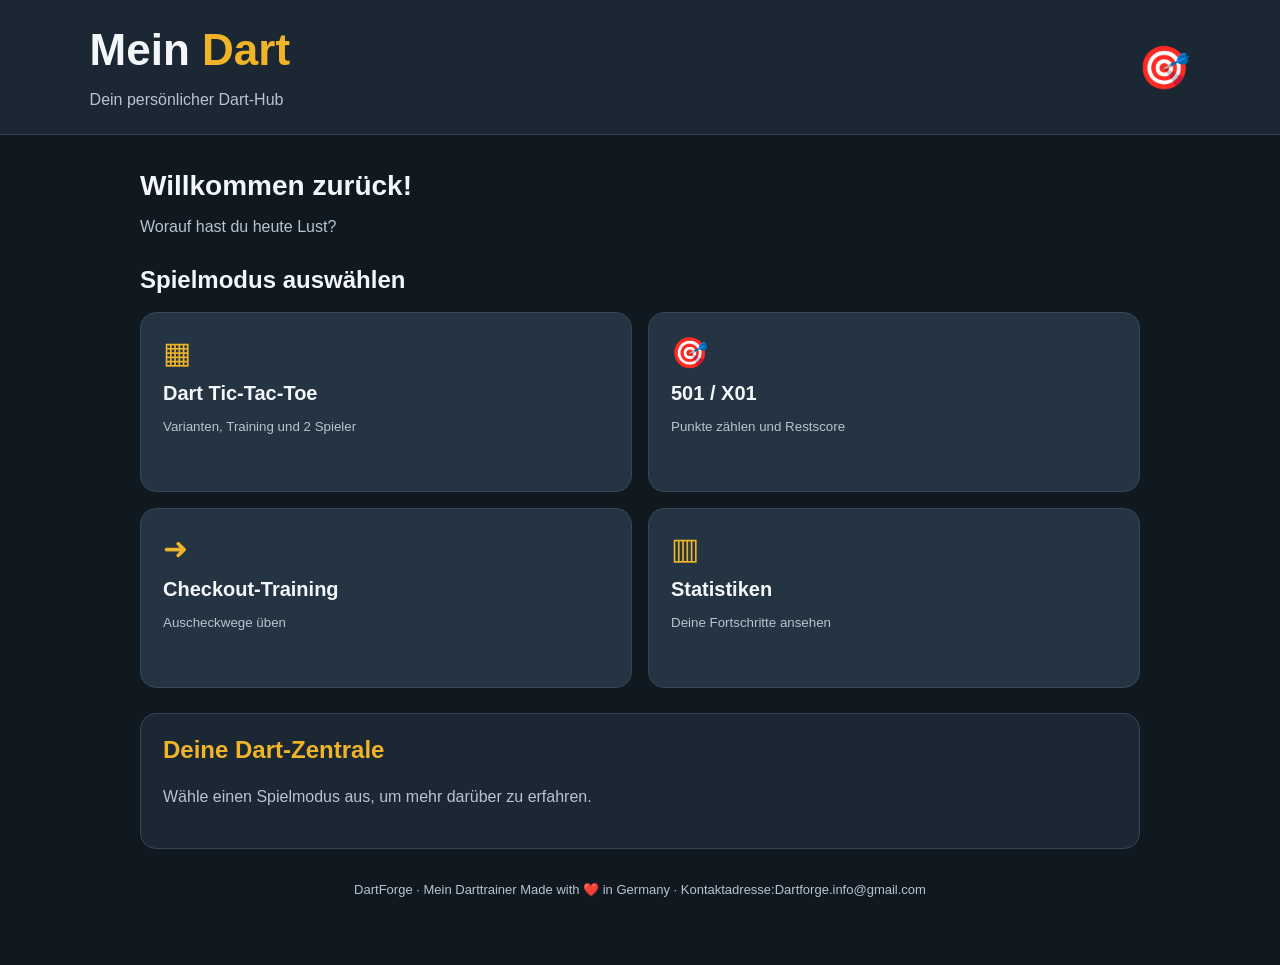
==== MeinDart/index.html @ 5ed6cb05 "Add files via upload" ====
<!DOCTYPE html>
<html lang="de">
<head>
    <meta charset="UTF-8">
    <meta name="viewport" content="width=device-width, initial-scale=1.0">
    <title>Mein Dart</title>
    
<link rel="manifest" href="./manifest.json">
<link rel="apple-touch-icon" href="./icons/icon-192.png">

<meta name="theme-color" content="#17191f">
<meta name="apple-mobile-web-app-capable" content="yes">
<meta name="apple-mobile-web-app-title" content="DartForge">
<meta name="apple-mobile-web-app-status-bar-style" content="black-translucent">

    <link rel="stylesheet" href="style.css">
</head>
<body>

    <header class="kopf">
        <div>
            <h1>Mein <span>Dart</span></h1>
            <p>Dein persönlicher Dart-Hub</p>
        </div>
        <div class="dart-symbol">🎯</div>
    </header>

    <main>
        <section class="begruesung">
            <h2>Willkommen zurück!</h2>
            <p>Worauf hast du heute Lust?</p>
        </section>

        <section class="spielbereich">
            <h2>Spielmodus auswählen</h2>

            <div class="spiel-grid">
                <button class="spielkarte" data-mode="tictactoe">
                    <span class="symbol">▦</span>
                    <span class="karten-titel">Dart Tic-Tac-Toe</span>
                    <span class="beschreibung">
                        Varianten, Training und 2 Spieler
                    </span>
                </button>

                <button class="spielkarte" data-mode="x01">
                    <span class="symbol">🎯</span>
                    <span class="karten-titel">501 / X01</span>
                    <span class="beschreibung">
                        Punkte zählen und Restscore
                    </span>
                </button>

                <button class="spielkarte" data-mode="checkout">
                    <span class="symbol">➜</span>
                    <span class="karten-titel">Checkout-Training</span>
                    <span class="beschreibung">
                        Auscheckwege üben
                    </span>
                </button>

                <button class="spielkarte" data-mode="stats">
                    <span class="symbol">▥</span>
                    <span class="karten-titel">Statistiken</span>
                    <span class="beschreibung">
                        Deine Fortschritte ansehen
                    </span>
                </button>
            </div>
        </section>

        
<section id="tictactoeBereich" class="info-karte spielbereich-neu" hidden>
    <h2>Dart Tic-Tac-Toe</h2>
    <p>Wähle einen Modus und starte deine Runde.</p>

    <label for="spielmodus">Spielmodus</label>
    <select id="spielmodus">
        <option value="two">Zwei Spieler</option>
        <option value="training">Training allein</option>
        <option value="bot">Gegen Bot</option>
    </select>

    <label for="variantenwahl">Dart-Variante</label>
    <select id="variantenwahl">
        <option value="mixed">Gemischte Aufgaben</option>
        <option value="sequence">Zahlenfolgen</option>
        <option value="color">Farben treffen</option>
        <option value="63">63+ Punkte mit maximal 3 Darts</option>
        <option value="double">Doppel D17–D20</option>
    </select>

    <div class="spiel-kopf">
        <strong id="spielerAnzeige">Am Zug: Spieler X</strong>
        <button id="neustart" type="button">Neue Runde</button>
    </div>

    <div id="ticTacToeFeld" class="tic-tac-toe-feld"></div>

    <p id="spielMeldung" aria-live="polite">
        Wähle ein Feld, um eine Aufgabe zu beginnen.
    </p>

    <button id="zurueckStart" type="button" class="zurueck-button">
        Zurück zur Startseite
    </button>
</section>



<section id="x01Bereich" class="info-karte spielbereich-neu" hidden>
    <h2>501 / X01</h2>
    <p>Spiele ein vollständiges Dart-Leg mit automatischer Punkteberechnung.</p>

    <div class="x01-einstellungen">
        <label for="x01Startscore">Startpunktzahl</label>
        <select id="x01Startscore">
            <option value="501">501 Punkte</option>
            <option value="301">301 Punkte</option>
            <option value="701">701 Punkte</option>
            <option value="custom">Eigene Startpunktzahl</option>
        </select>

        <div id="x01EigeneStartzahlBereich" hidden>
            <label for="x01EigeneStartzahl">Eigene Punktzahl</label>
            <input
                type="number"
                id="x01EigeneStartzahl"
                min="2"
                max="10000"
                step="1"
                value="501"
            >
        </div>

        <label for="x01Spielmodus">Spielmodus</label>
        <select id="x01Spielmodus">
            <option value="two">Zwei Spieler</option>
            <option value="training">Training allein</option>
            <option value="bot">Gegen den Bot</option>
        </select>

        <label for="x01BotSchwierigkeit">Bot-Schwierigkeit</label>
        <select id="x01BotSchwierigkeit">
            <option value="leicht">Leicht</option>
            <option value="mittel" selected>Mittel</option>
            <option value="schwer">Schwer</option>
        </select>

        <label for="x01DoubleOut">Spielende</label>
        <select id="x01DoubleOut">
            <option value="an" selected>Double-Out</option>
            <option value="aus">Straight-Out</option>
        </select>
    </div>

    <div class="spiel-kopf">
        <strong id="x01SpielerAnzeige">Am Zug: Spieler 1</strong>
        <button id="x01Neustart" type="button">Neues Leg</button>
    </div>

    <div class="x01-punktestand">
        <div id="x01SpielerX">
            <span>Spieler 1</span>
            <strong id="x01PunkteX">501</strong>
            <small id="x01AufnahmenX">Aufnahmen: 0</small>
        </div>

        <div id="x01SpielerO">
            <span id="x01NameO">Spieler 2</span>
            <strong id="x01PunkteO">501</strong>
            <small id="x01AufnahmenO">Aufnahmen: 0</small>
        </div>
    </div>

    <p id="x01Aufnahme">Dart 1 von 3</p>
    <p id="x01Darts">Noch keine Darts geworfen.</p>

    <h3>Treffer eingeben</h3>

    <label for="x01Ring">Trefferart</label>
    <select id="x01Ring">
        <option value="S">Single</option>
        <option value="D">Double</option>
        <option value="T">Triple</option>
    </select>

    <label for="x01Zahl">Zahl</label>
    <select id="x01Zahl">
        <option value="20">20</option>
        <option value="19">19</option>
        <option value="18">18</option>
        <option value="17">17</option>
        <option value="16">16</option>
        <option value="15">15</option>
        <option value="14">14</option>
        <option value="13">13</option>
        <option value="12">12</option>
        <option value="11">11</option>
        <option value="10">10</option>
        <option value="9">9</option>
        <option value="8">8</option>
        <option value="7">7</option>
        <option value="6">6</option>
        <option value="5">5</option>
        <option value="4">4</option>
        <option value="3">3</option>
        <option value="2">2</option>
        <option value="1">1</option>
    </select>

    <div class="x01-treffer-buttons">
        <button id="x01Bull" type="button">Bull 25</button>
        <button id="x01Bullseye" type="button">Bullseye 50</button>
        <button id="x01Miss" type="button">Daneben (0)</button>
        <button id="x01Eintragen" type="button">Treffer eintragen</button>
    </div>

    <p id="x01Meldung" aria-live="polite">
        Gib deinen ersten Dart ein.
    </p>

    <button id="x01Zurueck" type="button" class="zurueck-button">
        Zurück zur Startseite
    </button>
</section>


<section id="checkoutBereich" class="info-karte spielbereich-neu" hidden>
    <h2>Checkout-Training</h2>
    <p>Trainiere allein deine Auscheckwege – ohne Bot und ohne zweiten Spieler.</p>

    <label for="checkoutOutModus">Checkout-Regel</label>
    <select id="checkoutOutModus">
        <option value="double">Double-Out</option>
        <option value="single">Single-Out</option>
    </select>

    <div class="checkout-stand">
        <p>Dein Restscore</p>
        <strong id="checkoutRest">40</strong>
        <p id="checkoutAufgabe">Aufgabe 1</p>
    </div>

    <label for="checkoutRing">Trefferart</label>
    <select id="checkoutRing">
        <option value="S">Single</option>
        <option value="D">Double</option>
        <option value="T">Triple</option>
    </select>

    <label for="checkoutZahl">Zahl</label>
    <select id="checkoutZahl">
        <option value="20">20</option>
        <option value="19">19</option>
        <option value="18">18</option>
        <option value="17">17</option>
        <option value="16">16</option>
        <option value="15">15</option>
        <option value="14">14</option>
        <option value="13">13</option>
        <option value="12">12</option>
        <option value="11">11</option>
        <option value="10">10</option>
        <option value="9">9</option>
        <option value="8">8</option>
        <option value="7">7</option>
        <option value="6">6</option>
        <option value="5">5</option>
        <option value="4">4</option>
        <option value="3">3</option>
        <option value="2">2</option>
        <option value="1">1</option>
    </select>

    <div class="checkout-buttons">
        <button id="checkoutBull" type="button">Bull 25</button>
        <button id="checkoutBullseye" type="button">Bullseye 50</button>
        <button id="checkoutMiss" type="button">Daneben (0)</button>
        <button id="checkoutEintragen" type="button">Treffer eintragen</button>
    </div>

    <p id="checkoutDarts">Noch keine Darts geworfen.</p>
    <p id="checkoutMeldung" aria-live="polite">Finde deinen Checkout!</p>

    <button id="checkoutHinweis" type="button">Checkout-Weg anzeigen</button>
    <p id="checkoutWeg" hidden></p>

    <button id="checkoutNeu" type="button">Neue Aufgabe</button>
    <button id="checkoutZurueck" type="button" class="zurueck-button">Zurück zur Startseite</button>
</section>


<section id="statsBereich" class="info-karte spielbereich-neu" hidden>
    <h2>Deine Statistiken</h2>
    <p>Hier siehst du deine bisherigen Fortschritte bei DartForge.</p>

    <div class="stats-grid">
        <div class="stats-karte">
            <span>Gespielte X01-Legs</span>
            <strong id="statsX01Legs">0</strong>
        </div>

        <div class="stats-karte">
            <span>X01-Siege</span>
            <strong id="statsX01Siege">0</strong>
        </div>

        <div class="stats-karte">
            <span>Checkout-Aufgaben</span>
            <strong id="statsCheckoutAufgaben">0</strong>
        </div>

        <div class="stats-karte">
            <span>Erfolgreiche Checkouts</span>
            <strong id="statsCheckoutErfolge">0</strong>
        </div>

        <div class="stats-karte">
            <span>Höchste Aufnahme</span>
            <strong id="statsHöchsteAufnahme">0</strong>
        </div>

        <div class="stats-karte">
            <span>Checkout-Quote</span>
            <strong id="statsCheckoutQuote">0 %</strong>
        </div>
    </div>

    <button id="statsZurueck" type="button" class="zurueck-button">
        Zurück zur Startseite
    </button>
</section>


        <section class="info-karte">
            <h2 id="infoTitel">Deine Dart-Zentrale</h2>
            <p id="infoText">
                Wähle einen Spielmodus aus, um mehr darüber zu erfahren.
            </p>
        </section>

        <footer>
            <p>DartForge · Mein Darttrainer Made with ❤️ in Germany · Kontaktadresse:Dartforge.info@gmail.com </p>
        </footer>
    </main>

    <script src="script.js"></script>
    
<script>
  if ("serviceWorker" in navigator) {
    window.addEventListener("load", () => {
      navigator.serviceWorker.register("./service-worker.js")
        .then(() => console.log("DartForge: Offline-Unterstützung aktiviert."))
        .catch((error) => {
          console.error("Service Worker konnte nicht registriert werden:", error);
        });
    });
  }
</script>

</body>
</html>
---- MeinDart/style.css ----
* {
    box-sizing: border-box;
}

:root {
    --hintergrund: #101820;
    --kopf: #1b2732;
    --karte: #243442;
    --karte-hover: #304555;
    --gelb: #f0b429;
    --text: #f4f7fa;
    --grau: #b7c4cf;
}

body {
    margin: 0;
    font-family: Arial, sans-serif;
    background: var(--hintergrund);
    color: var(--text);
}

.kopf {
    display: flex;
    justify-content: space-between;
    align-items: center;
    gap: 20px;
    padding: 25px 7%;
    background: var(--kopf);
    border-bottom: 1px solid #344757;
}

.kopf h1 {
    margin: 0;
    font-size: clamp(30px, 4vw, 44px);
}

.kopf h1 span {
    color: var(--gelb);
}

.kopf p {
    margin-bottom: 0;
    color: var(--grau);
}

.dart-symbol {
    font-size: 42px;
}

main {
    width: min(1000px, 92%);
    margin: 35px auto;
}

.begruesung {
    margin-bottom: 30px;
}

.begruesung h2 {
    font-size: 28px;
    margin-bottom: 8px;
}

.begruesung p {
    color: var(--grau);
}

.spielbereich h2 {
    margin-bottom: 18px;
}

.spiel-grid {
    display: grid;
    grid-template-columns: repeat(2, minmax(0, 1fr));
    gap: 16px;
}

.spielkarte {
    display: flex;
    flex-direction: column;
    align-items: flex-start;
    gap: 12px;
    min-height: 180px;
    padding: 22px;
    background: var(--karte);
    color: var(--text);
    border: 1px solid #344757;
    border-radius: 16px;
    text-align: left;
    cursor: pointer;
    transition: background 0.2s, transform 0.2s,
                border-color 0.2s;
}

.spielkarte:hover {
    background: var(--karte-hover);
    border-color: var(--gelb);
    transform: translateY(-3px);
}

.spielkarte:focus-visible {
    outline: 3px solid var(--gelb);
    outline-offset: 3px;
}

.symbol {
    font-size: 30px;
    color: var(--gelb);
}

.karten-titel {
    font-size: 20px;
    font-weight: bold;
}

.beschreibung {
    color: var(--grau);
    line-height: 1.5;
}

.info-karte {
    margin-top: 25px;
    padding: 22px;
    background: var(--kopf);
    border: 1px solid #344757;
    border-radius: 16px;
}

.info-karte h2 {
    margin-top: 0;
    color: var(--gelb);
}

.info-karte p {
    color: var(--grau);
    line-height: 1.6;
}

footer {
    padding: 20px 0;
    text-align: center;
    color: var(--grau);
    font-size: 13px;
}

@media (max-width: 560px) {
    .kopf {
        padding: 20px 5%;
    }

    main {
        width: 90%;
        margin-top: 25px;
    }

    .spiel-grid {
        grid-template-columns: 1fr;
    }

    .spielkarte {
        min-height: 145px;
    }
}

.spielbereich-neu[hidden] {
    display: none;
}

.spielbereich-neu label {
    display: block;
    margin-top: 16px;
    margin-bottom: 6px;
    color: var(--grau);
}

.spielbereich-neu select {
    width: 100%;
    max-width: 420px;
    padding: 12px;
    background: var(--hintergrund);
    color: var(--text);
    border: 1px solid #526575;
    border-radius: 8px;
    font-size: 16px;
}

.spiel-kopf {
    display: flex;
    justify-content: space-between;
    align-items: center;
    gap: 12px;
    flex-wrap: wrap;
    margin-top: 24px;
    margin-bottom: 16px;
}

.spiel-kopf button,
.zurueck-button {
    background: var(--gelb);
    color: var(--hintergrund);
    border: none;
    padding: 12px 16px;
    border-radius: 8px;
    font-weight: bold;
    cursor: pointer;
}

.tic-tac-toe-feld {
    display: grid;
    grid-template-columns: repeat(3, minmax(0, 1fr));
    gap: 10px;
}

.tic-feld {
    min-height: 115px;
    padding: 12px;
    background: var(--karte);
    color: var(--text);
    border: 1px solid #526575;
    border-radius: 12px;
    cursor: pointer;
    overflow-wrap: anywhere;
}

.tic-feld:hover:not(:disabled) {
    border-color: var(--gelb);
}

.tic-feld:disabled {
    cursor: default;
    opacity: 0.9;
}

.tic-feld strong {
    display: block;
    color: var(--gelb);
    margin-bottom: 8px;
}

@media (max-width: 560px) {
    .tic-tac-toe-feld {
        gap: 6px;
    }

    .tic-feld {
        min-height: 95px;
        padding: 7px;
        font-size: 13px;
    }
}

.tic-feld.feld-belegt {
    display: flex;
    align-items: center;
    justify-content: center;
    min-height: 115px;
    font-size: clamp(48px, 7vw, 76px);
    font-weight: bold;
    color: var(--gelb);
    background: var(--kopf);
    border-color: var(--gelb);
    cursor: default;
}

.tic-feld.feld-belegt:disabled {
    opacity: 1;
}


/* Gewinnanimation für die drei Felder */
.tic-feld.gewinn-feld {
    background: linear-gradient(135deg, #ffe680, #f0b429, #d99500);
    border: 3px solid #fff2b0;
    color: #17212b;
    box-shadow:
        0 0 12px rgba(255, 204, 51, 0.8),
        0 0 28px rgba(255, 180, 0, 0.55);
    animation: gewinnPuls 0.8s ease-in-out infinite alternate;
    z-index: 1;
}

@keyframes gewinnPuls {
    from {
        transform: scale(1);
        filter: brightness(1);
    }

    to {
        transform: scale(1.06);
        filter: brightness(1.2);
    }
}

/* Gewinnmeldung */
#spielMeldung.gewinn-meldung {
    color: #e6a500;
    font-weight: 800;
    animation: meldungErscheinen 0.6s ease-out both;
}

@keyframes meldungErscheinen {
    from {
        opacity: 0;
        transform: translateY(8px) scale(0.95);
    }

    to {
        opacity: 1;
        transform: translateY(0) scale(1);
    }
}
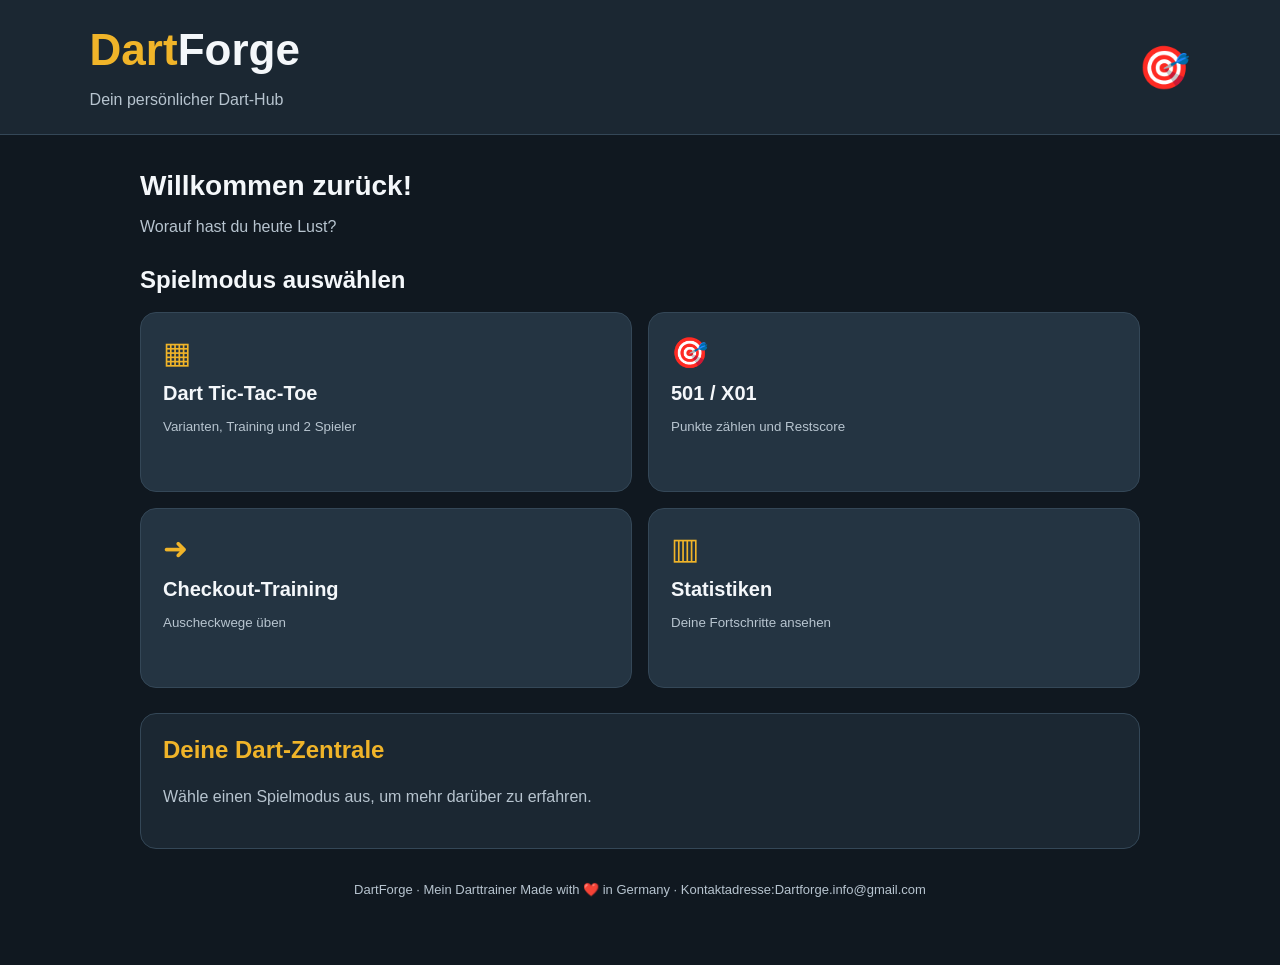
==== commit 887e897a: "Add files via upload" ====
--- a/MeinDart/index.html
+++ b/MeinDart/index.html
@@ -3,12 +3,12 @@
 <head>
     <meta charset="UTF-8">
     <meta name="viewport" content="width=device-width, initial-scale=1.0">
-    <title>Mein Dart</title>
+    <title>DartForge - Dein Dart-spiel</title>
     
 <link rel="manifest" href="./manifest.json">
 <link rel="apple-touch-icon" href="./icons/icon-192.png">
 
-<meta name="theme-color" content="#17191f">
+<meta name="theme-color" content="#1b2732">
 <meta name="apple-mobile-web-app-capable" content="yes">
 <meta name="apple-mobile-web-app-title" content="DartForge">
 <meta name="apple-mobile-web-app-status-bar-style" content="black-translucent">
@@ -19,7 +19,7 @@
 
     <header class="kopf">
         <div>
-            <h1>Mein <span>Dart</span></h1>
+            <h1><span>Dart</span>Forge</h1>
             <p>Dein persönlicher Dart-Hub</p>
         </div>
         <div class="dart-symbol">🎯</div>
@@ -102,7 +102,7 @@
     </p>
 
     <button id="zurueckStart" type="button" class="zurueck-button">
-        Zurück zur Startseite
+        ☰ Menü
     </button>
 </section>
 
@@ -221,7 +221,7 @@
     </p>
 
     <button id="x01Zurueck" type="button" class="zurueck-button">
-        Zurück zur Startseite
+        ☰ Menü
     </button>
 </section>
 
@@ -287,7 +287,7 @@
     <p id="checkoutWeg" hidden></p>
 
     <button id="checkoutNeu" type="button">Neue Aufgabe</button>
-    <button id="checkoutZurueck" type="button" class="zurueck-button">Zurück zur Startseite</button>
+    <button id="checkoutZurueck" type="button" class="zurueck-button">☰ Menü</button>
 </section>
 
 
@@ -318,7 +318,7 @@
 
         <div class="stats-karte">
             <span>Höchste Aufnahme</span>
-            <strong id="statsHöchsteAufnahme">0</strong>
+            <strong id="statsHoechsteAufnahme">0</strong>
         </div>
 
         <div class="stats-karte">
@@ -328,7 +328,7 @@
     </div>
 
     <button id="statsZurueck" type="button" class="zurueck-button">
-        Zurück zur Startseite
+        ☰ Menü
     </button>
 </section>
 
--- a/MeinDart/style.css
+++ b/MeinDart/style.css
@@ -311,3 +311,173 @@
     }
 }
 
+/* =================================
+   DARTFORGE – HANDY-OPTIMIERUNG
+================================= */
+
+/* Allgemeine Verbesserungen */
+html {
+    width: 100%;
+    min-height: 100%;
+    overflow-x: hidden;
+}
+
+body {
+    min-width: 320px;
+    min-height: 100vh;
+    overflow-x: hidden;
+    -webkit-tap-highlight-color: transparent;
+}
+
+button,
+select {
+    font-family: inherit;
+    touch-action: manipulation;
+}
+
+/* Buttons besser mit dem Finger bedienen */
+button {
+    min-height: 44px;
+}
+
+/* Spielflächen */
+spielbereich-neu {
+    width: 100%;
+    min-width: 0;
+}
+
+spielbereich-neu button {
+    max-width: 100%;
+}
+
+/* Handyansicht */
+@media (max-width: 560px) {
+
+    .kopf {
+        flex-wrap: wrap;
+        gap: 10px;
+        padding: 16px 5%;
+    }
+
+    .kopf h1 {
+        font-size: 30px;
+    }
+
+    .kopf p {
+        font-size: 14px;
+    }
+
+    .dart-symbol {
+        font-size: 34px;
+    }
+
+    main {
+        width: 92%;
+        margin: 20px auto;
+    }
+
+    .begruesung h2 {
+        font-size: 23px;
+    }
+
+    .spiel-grid {
+        grid-template-columns: 1fr;
+        gap: 12px;
+    }
+
+    .spielkarte {
+        min-height: 125px;
+        padding: 18px;
+    }
+
+    .karten-titel {
+        font-size: 19px;
+    }
+
+    .info-karte {
+        padding: 16px;
+    }
+
+    .spiel-kopf {
+        align-items: stretch;
+        flex-direction: column;
+        gap: 10px;
+    }
+
+    .spiel-kopf button,
+    .zurueck-button {
+        width: 100%;
+        min-height: 48px;
+        font-size: 16px;
+    }
+
+    .spielbereich-neu select {
+        width: 100%;
+        max-width: none;
+        min-height: 46px;
+    }
+
+    /* Tic-Tac-Toe */
+    .tic-tac-toe-feld {
+        width: 100%;
+        grid-template-columns: repeat(3, minmax(0, 1fr));
+        gap: 7px;
+    }
+
+    .tic-feld,
+    .tic-feld.feld-belegt {
+        min-width: 0;
+        min-height: 95px;
+        padding: 6px;
+        overflow-wrap: anywhere;
+    }
+
+    .tic-feld {
+        font-size: 13px;
+    }
+
+    .tic-feld.feld-belegt {
+        font-size: 48px;
+    }
+
+    footer {
+        padding: 20px 10px;
+    }
+}
+
+/* Sehr schmale Handys */
+@media (max-width: 360px) {
+
+    .kopf h1 {
+        font-size: 26px;
+    }
+
+    .tic-tac-toe-feld {
+        gap: 4px;
+    }
+
+    .tic-feld,
+    .tic-feld.feld-belegt {
+        min-height: 82px;
+        padding: 4px;
+    }
+
+    .tic-feld {
+        font-size: 11px;
+    }
+
+    .tic-feld.feld-belegt {
+        font-size: 40px;
+    }
+}
+
+/* Weniger Animation bei entsprechender Systemeinstellung */
+@media (prefers-reduced-motion: reduce) {
+    *,
+    *::before,
+    *::after {
+        animation-duration: 0.01ms !important;
+        animation-iteration-count: 1 !important;
+        scroll-behavior: auto !important;
+    }
+}
